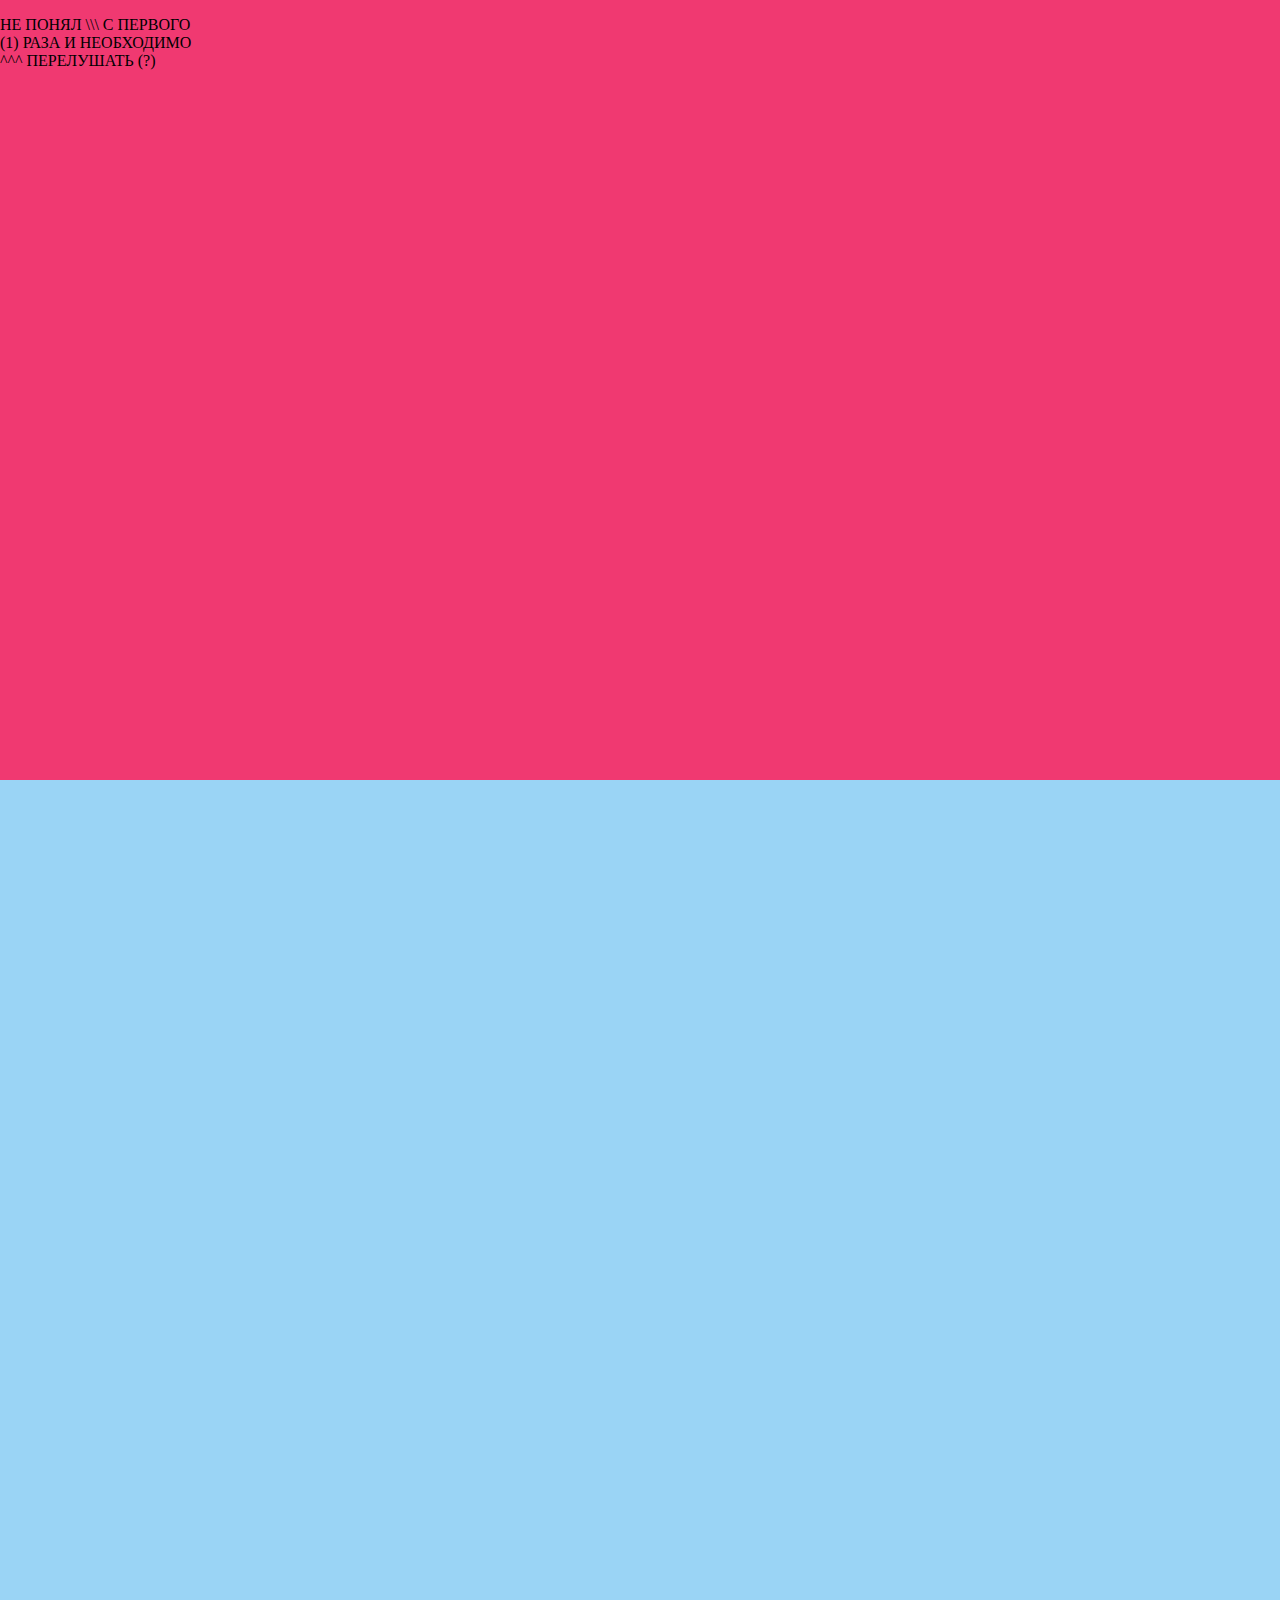
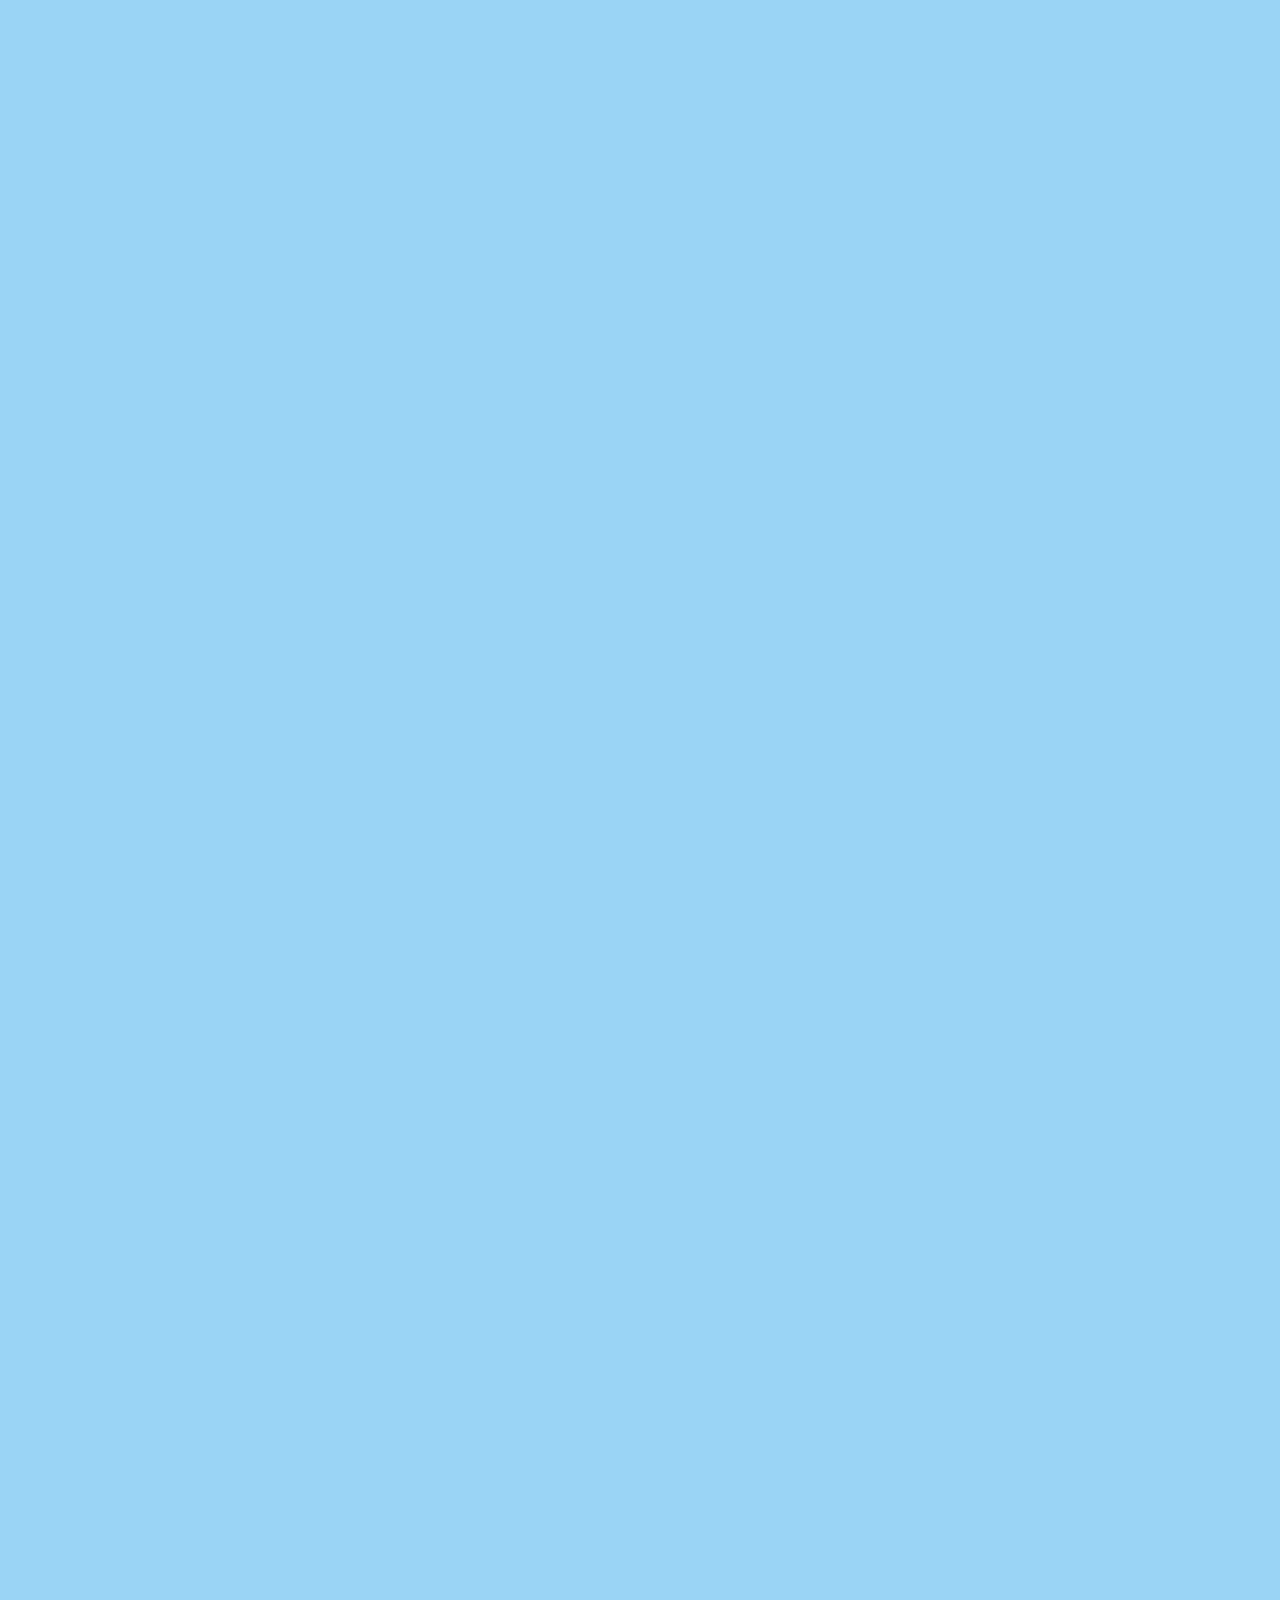
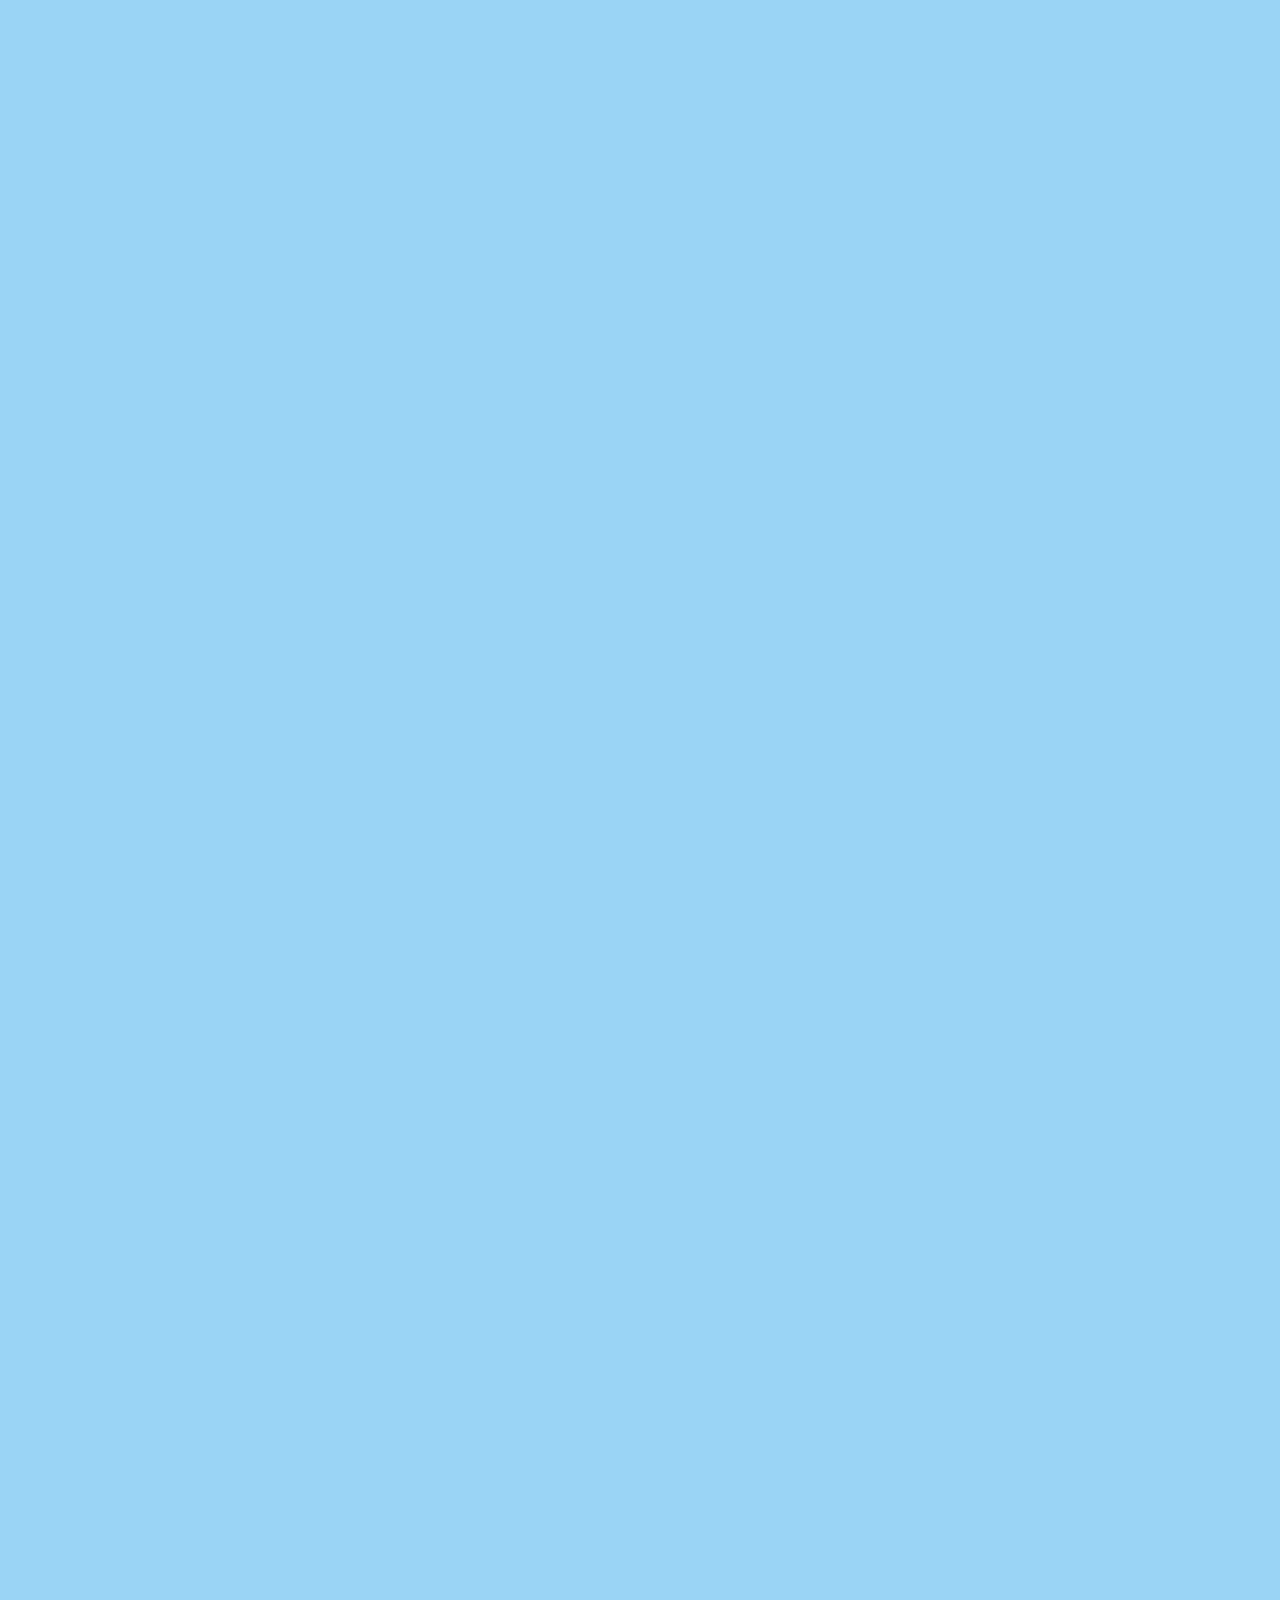
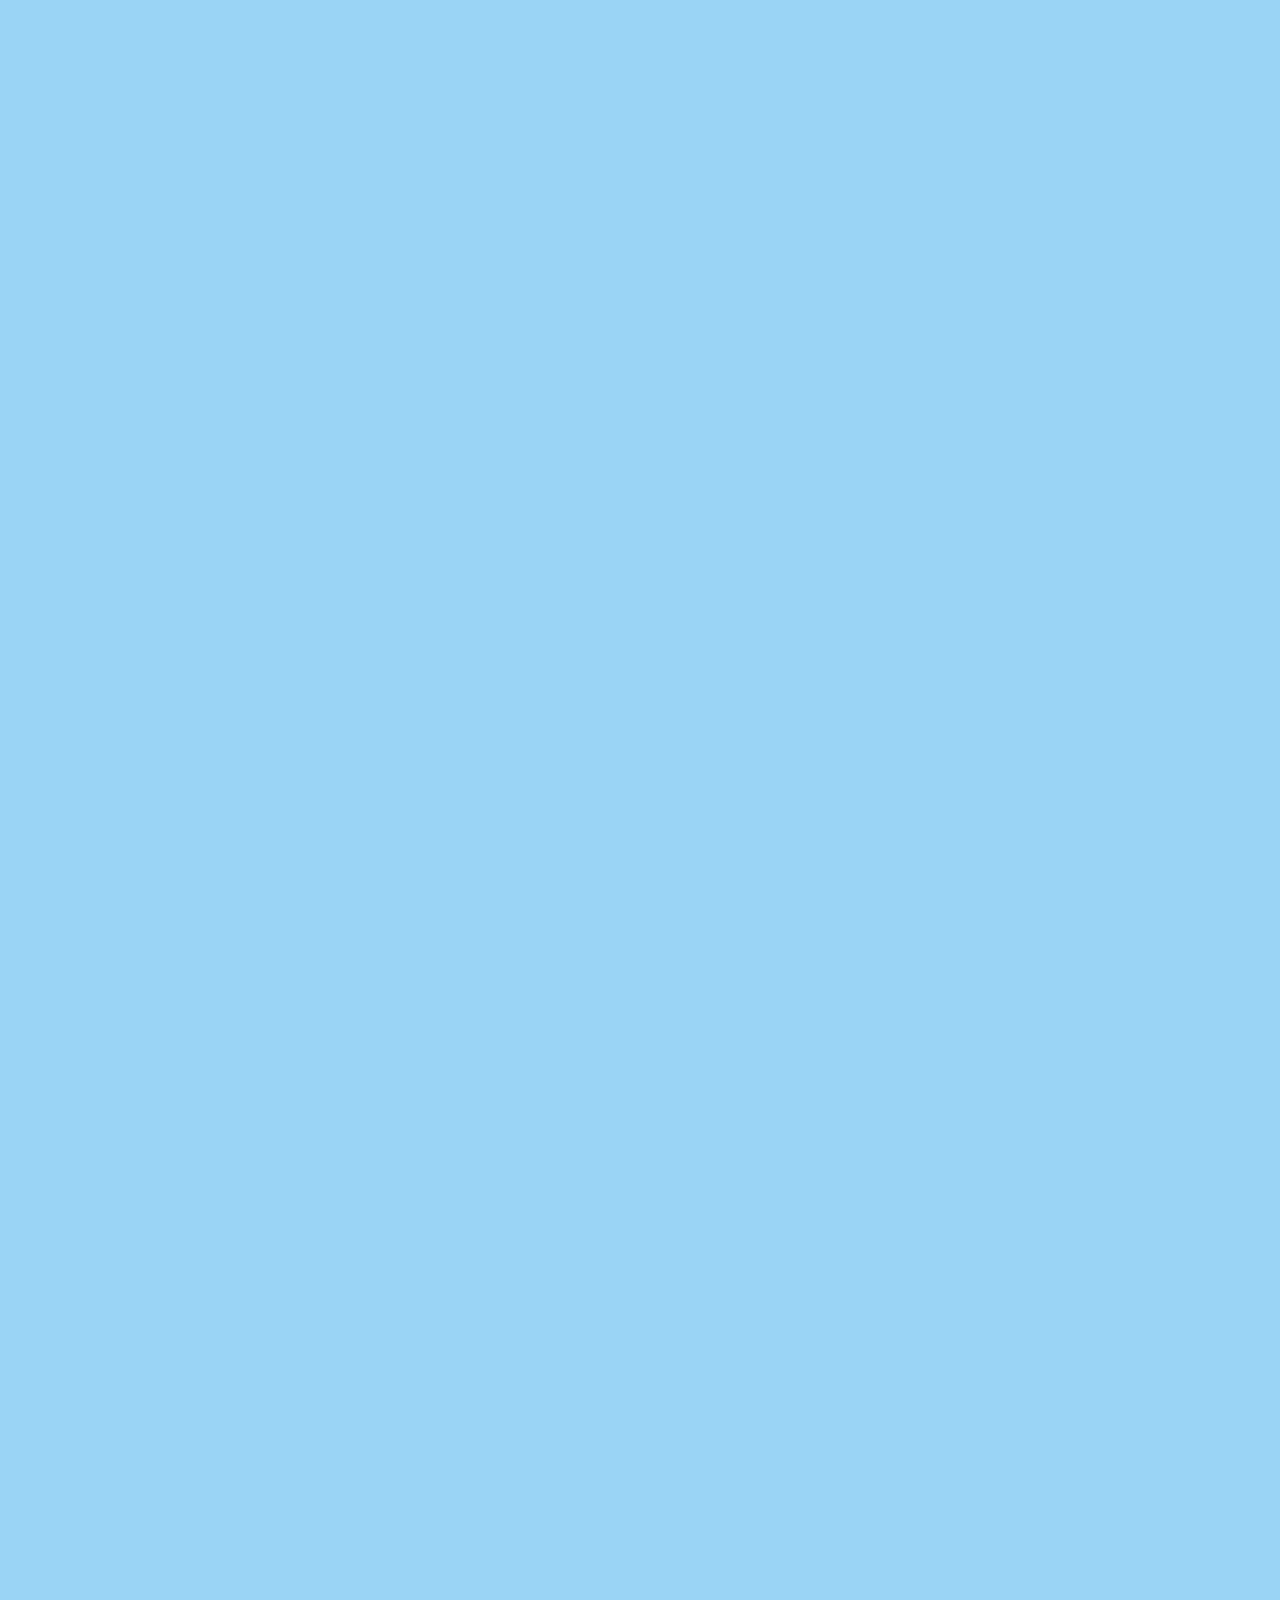
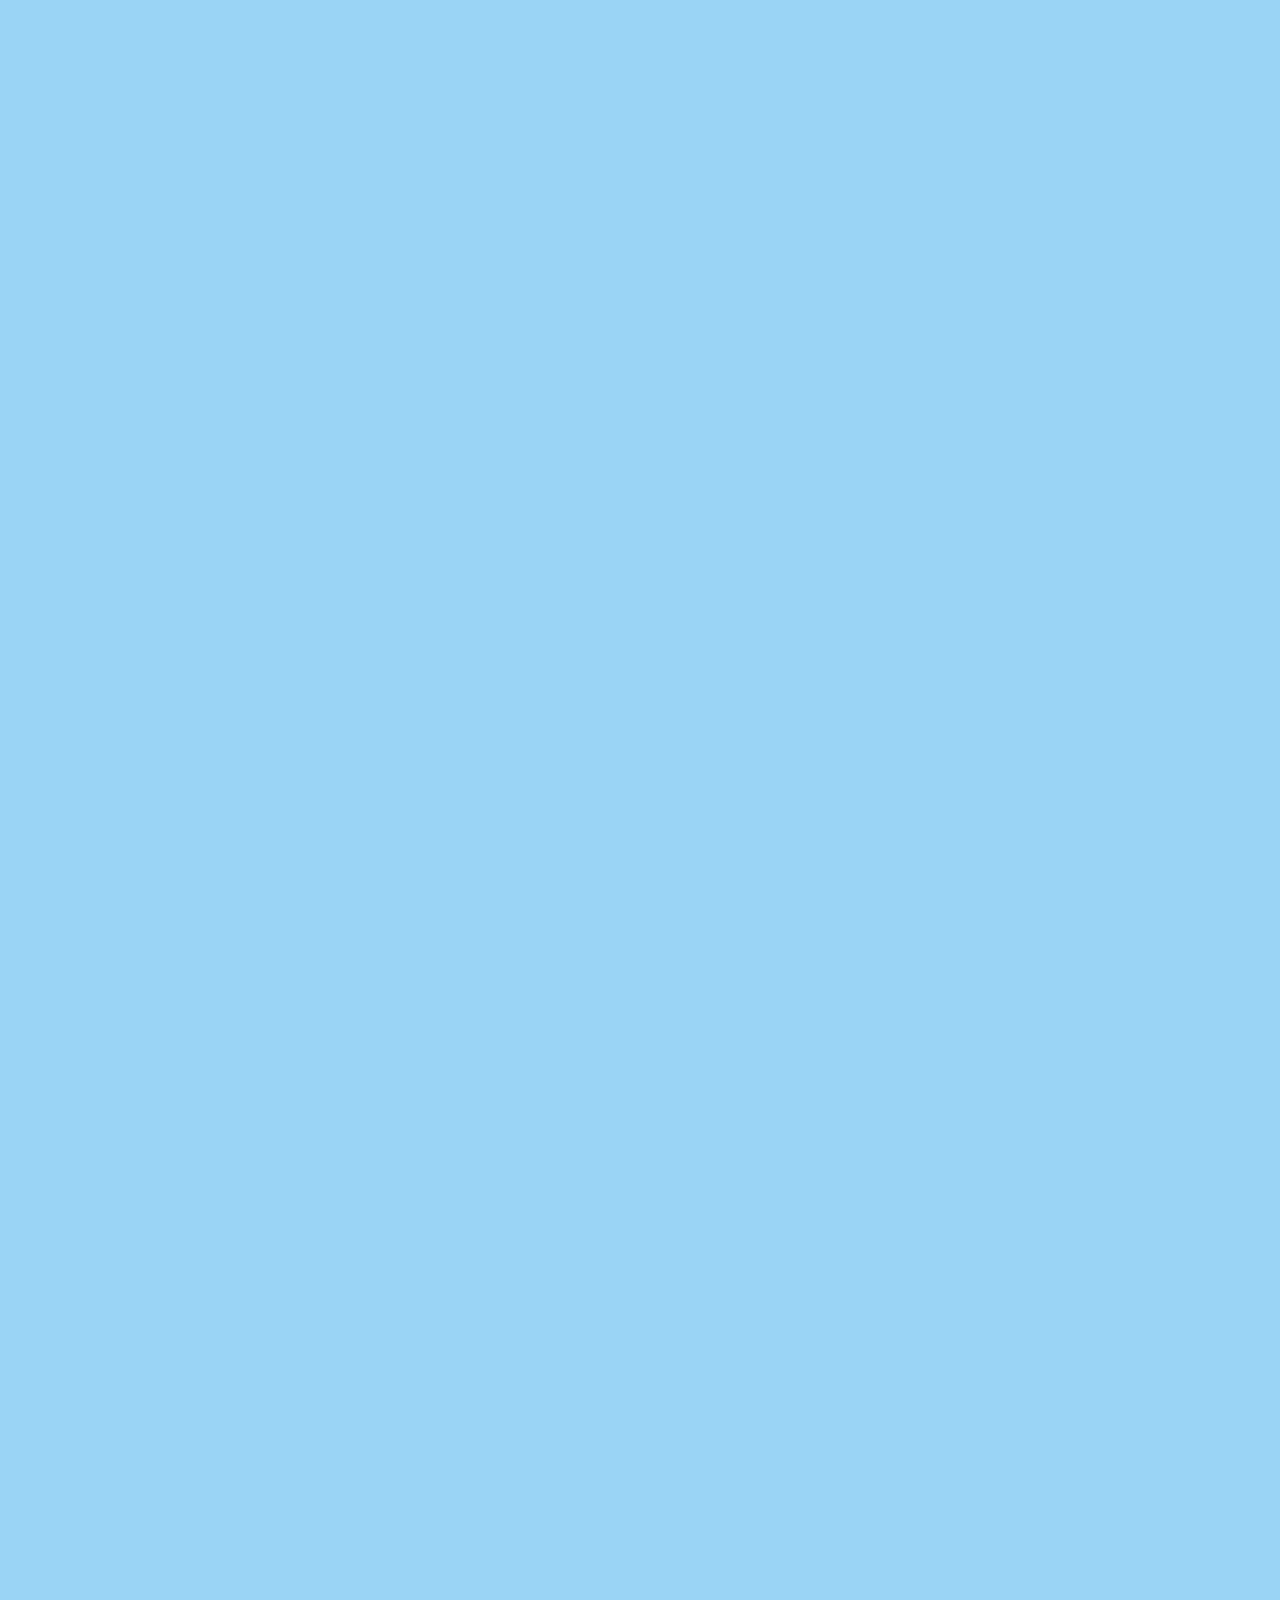
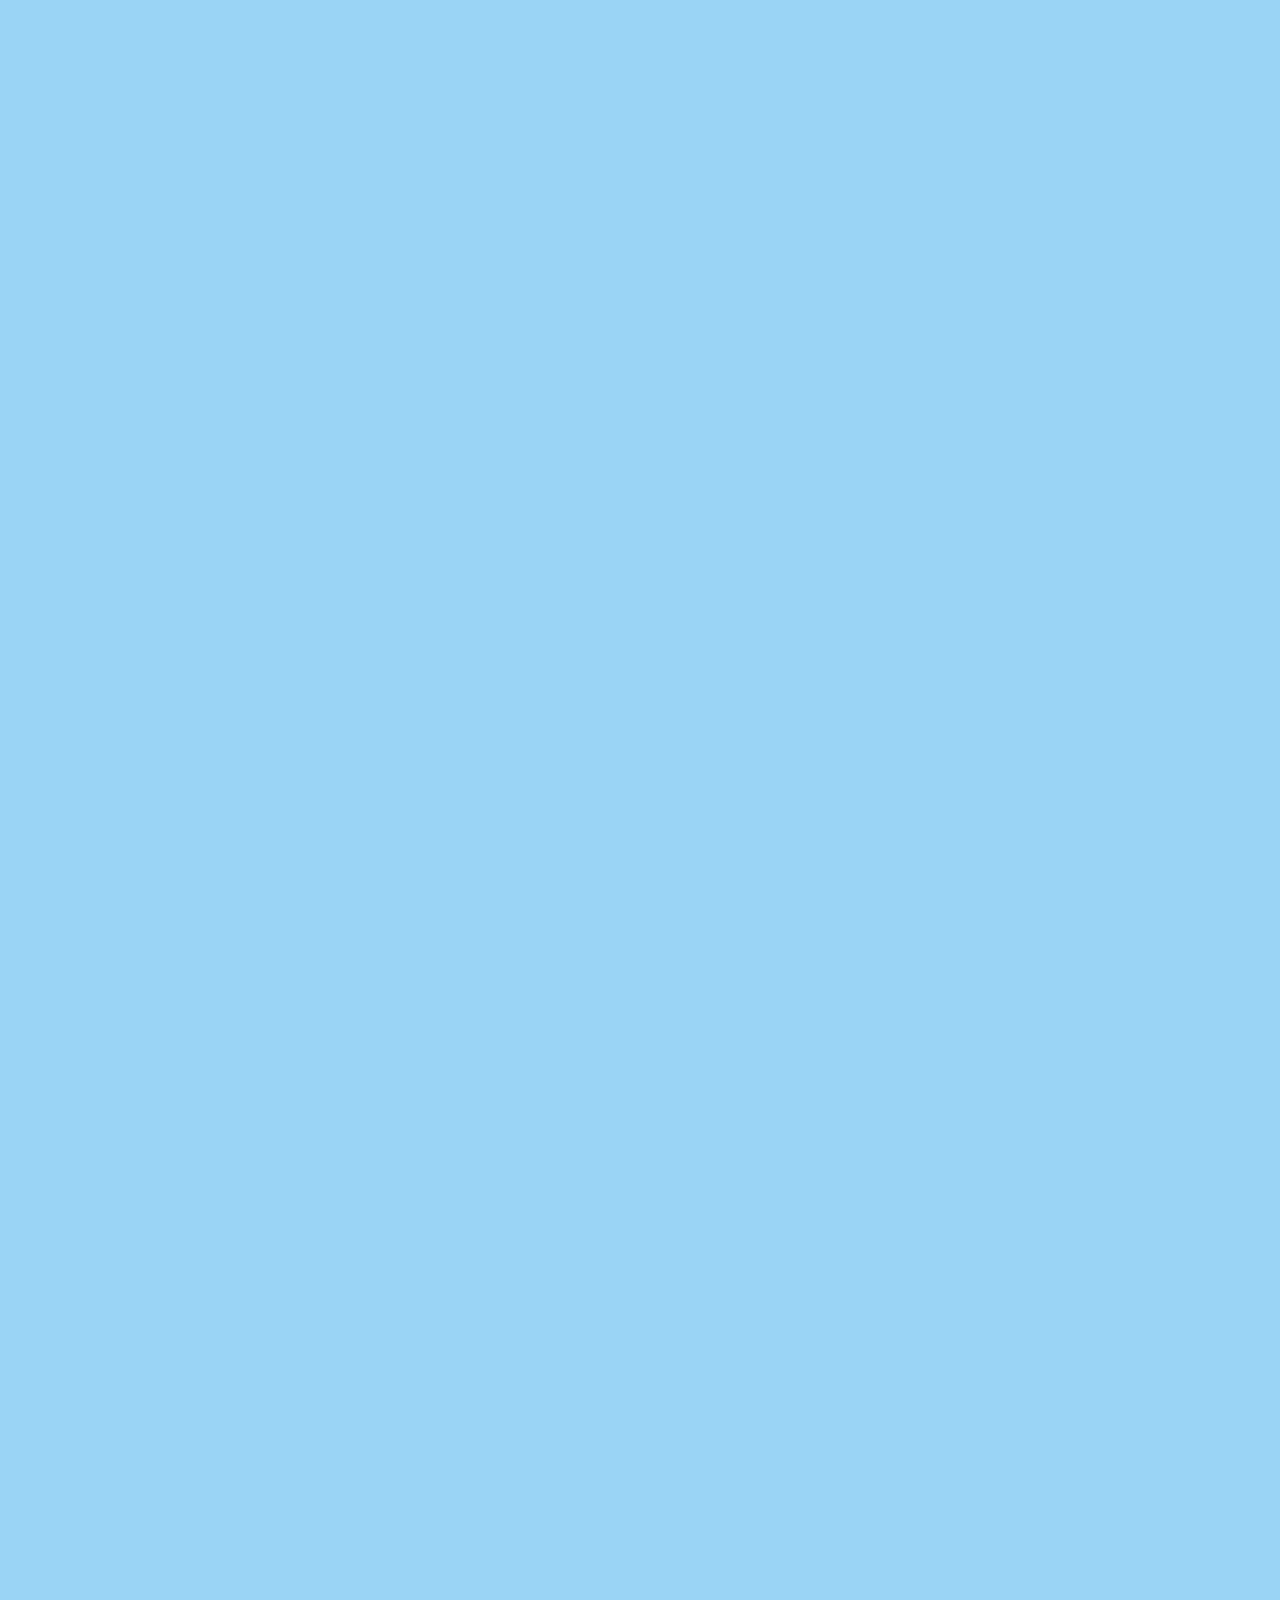
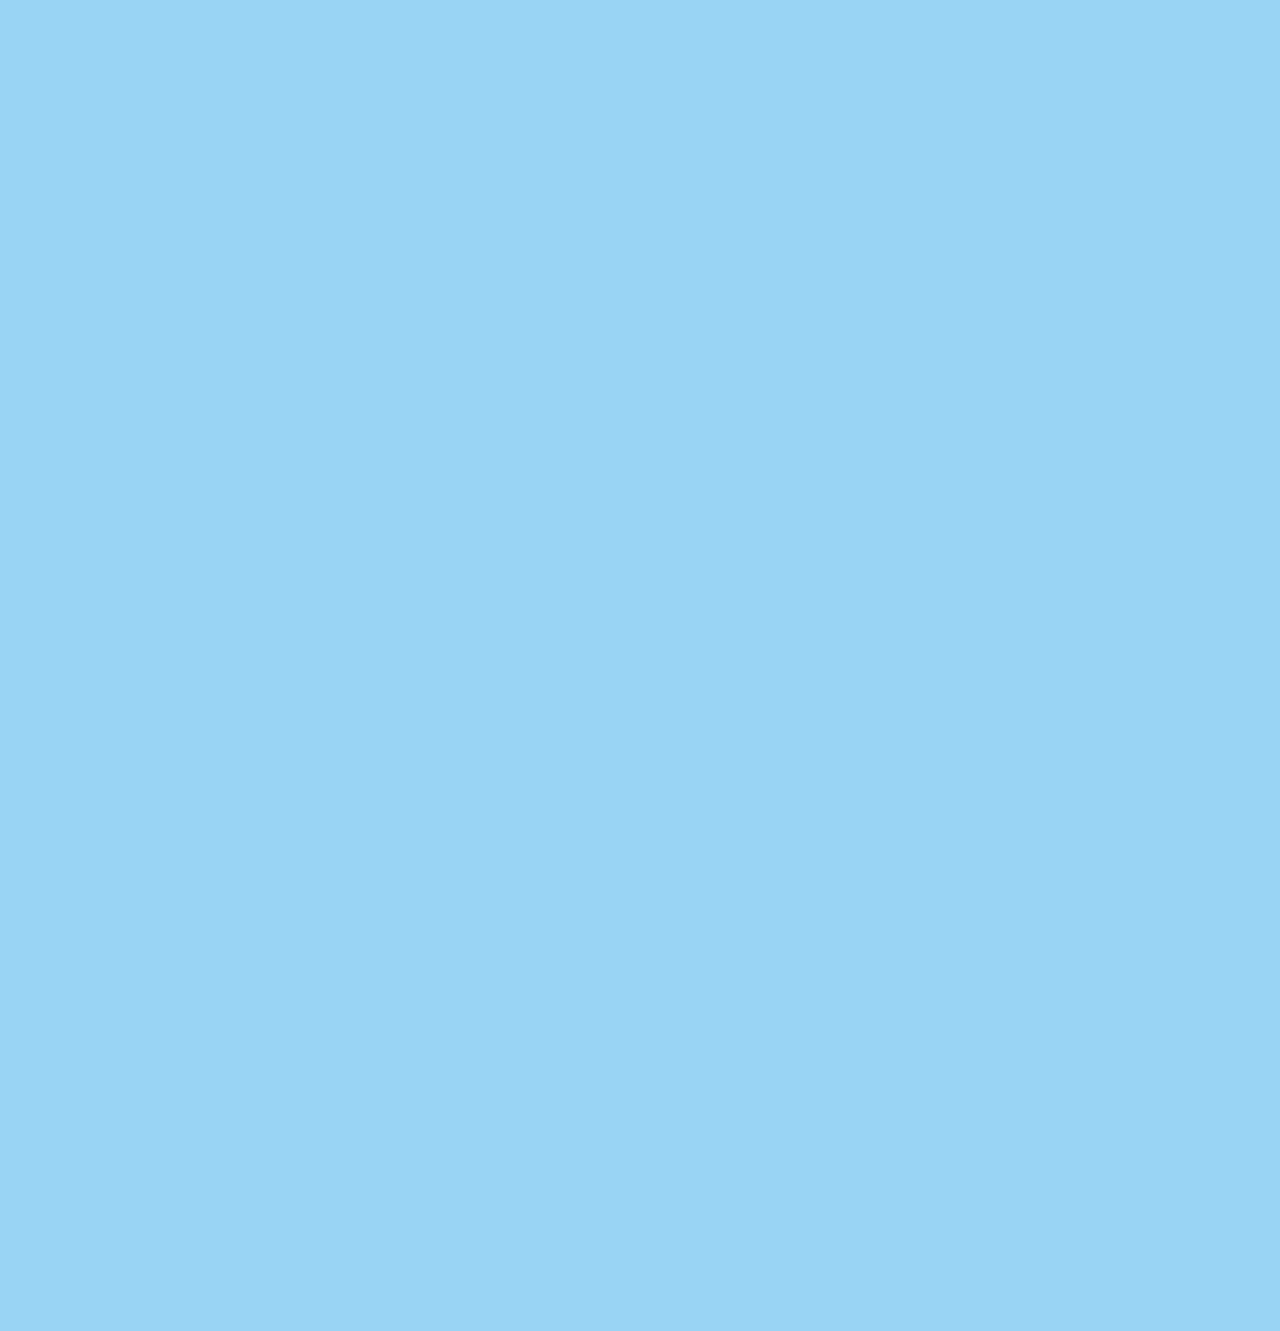
==== index.html @ 489fc485 "Add files via upload" ====
<!DOCTYPE html>
<html lang="ru" dir="ltr">
    <head>
        <meta charset="utf-8">
        <meta name="viewport" content="width=device-width, initial-scale=1.0">
        <title> Poster New Year </title>
        <link rel="icon" href="./index.html">
        <link rel="stylesheet" href="./css/style.css">
    </head>
    <body>

        <div class="block_one">
            <div class="name_one">
                <p class="intro__text_item">НЕ ПОНЯЛ \\\ С ПЕРВОГО <br> (1) РАЗА И НЕОБХОДИМО <br> ^^^ ПЕРЕЛУШАТЬ (?)</p>
            </div>


    </body>
</html>
---- css/style.css ----
@import url(content.css);
@import url(reset.css);
@import url(style.css);
@import url(adaptive.css);
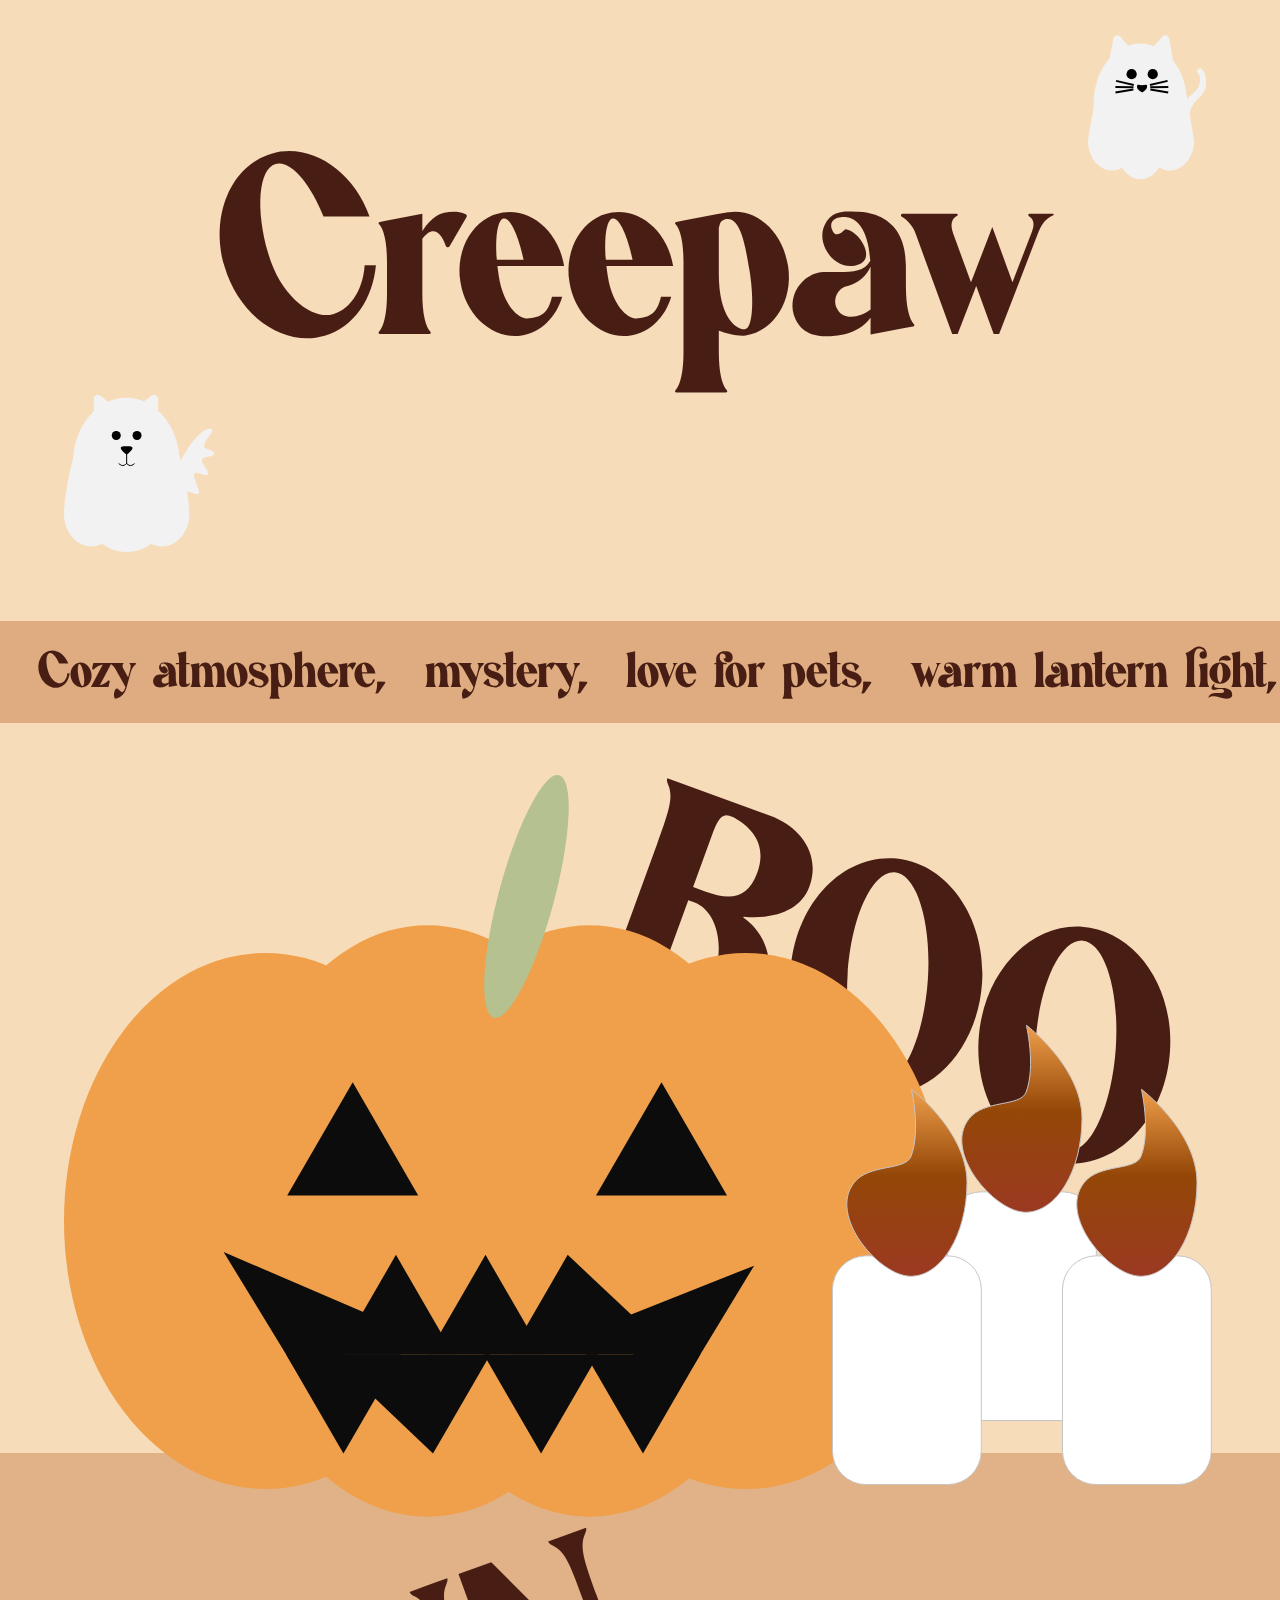
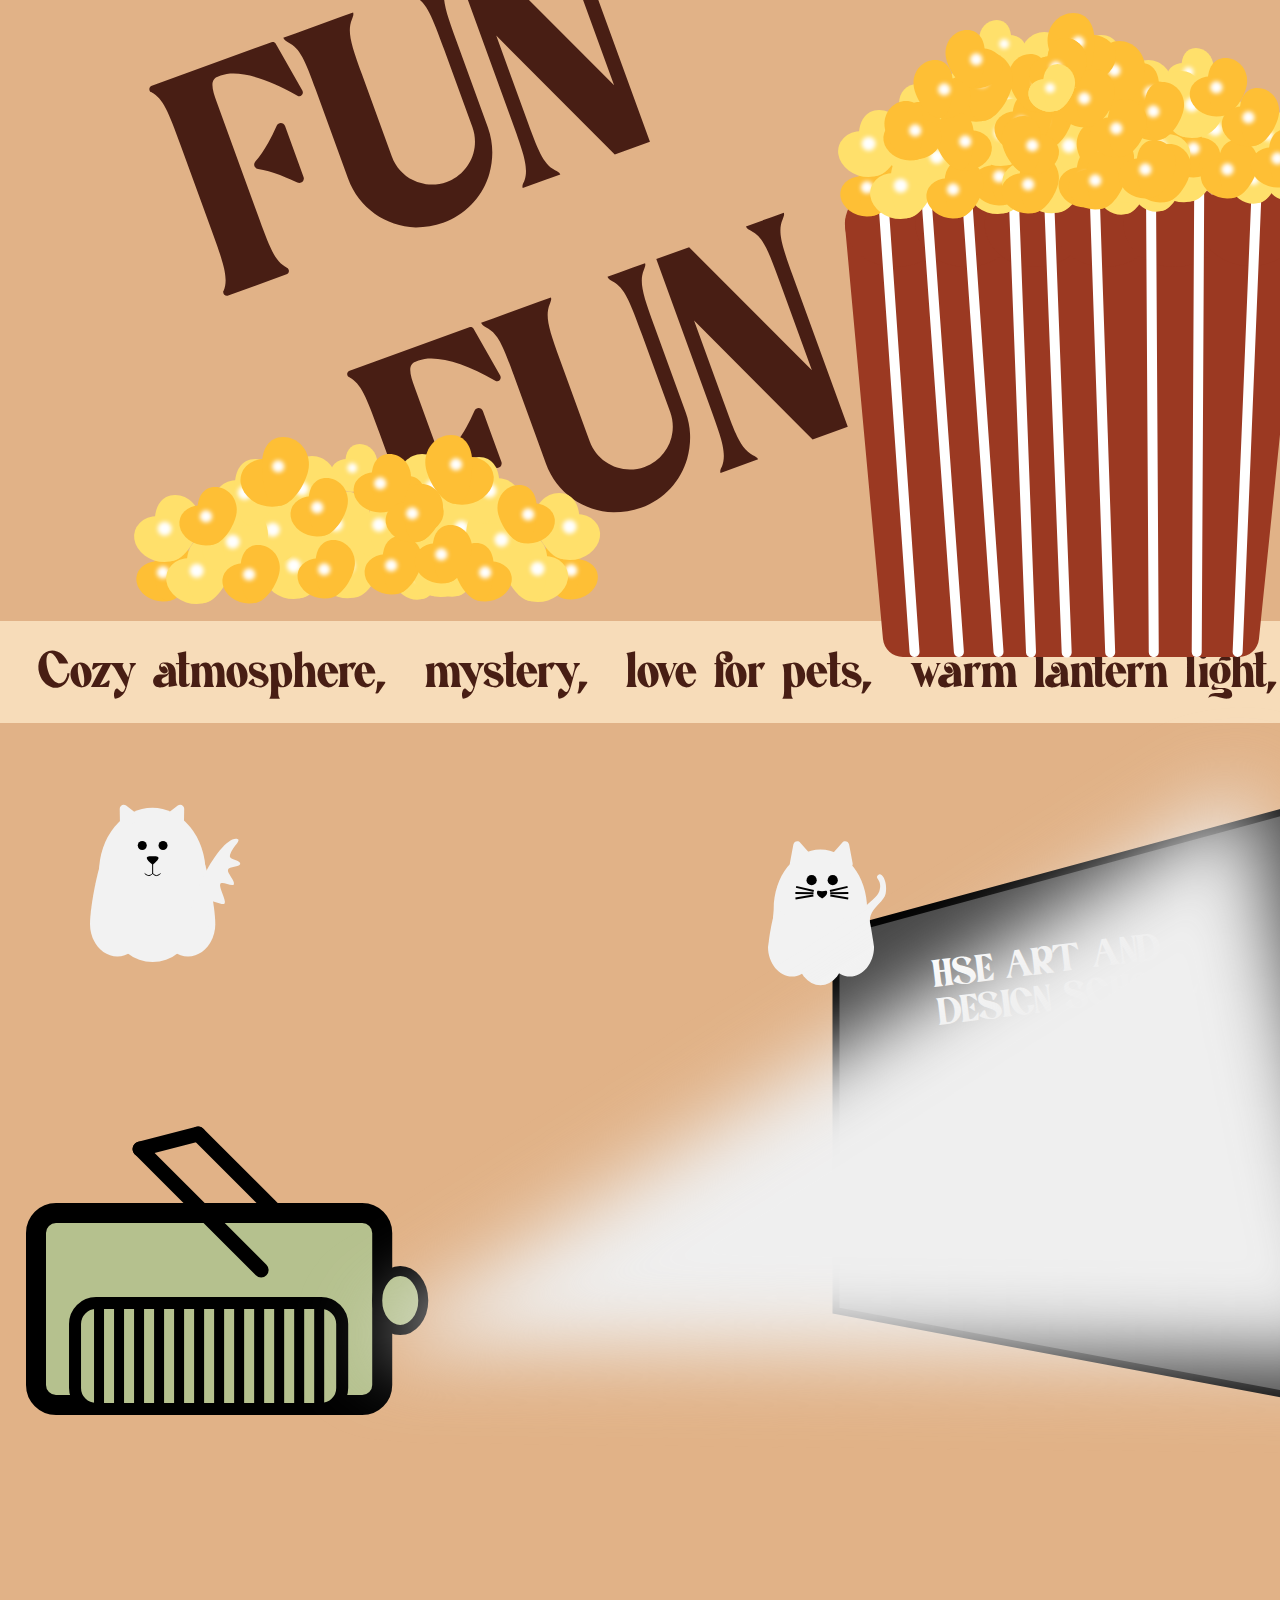
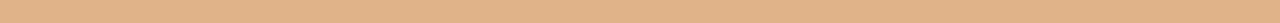
==== commit 60d06933: "Add files via upload" ====
--- a/index.html
+++ b/index.html
@@ -1,19 +1,134 @@
 <!DOCTYPE html>
 <html lang="ru" dir="ltr">
-    <head>
-        <meta charset="utf-8">
-        <meta name="viewport" content="width=device-width, initial-scale=1.0">
-        <title> Poster New Year </title>
-        <link rel="icon" href="./index.html">
-        <link rel="stylesheet" href="./css/style.css">
-    </head>
+  <head>
+    <meta charset="utf-8">
+    <meta name="viewport" content="width=device-width, initial-scale=1.0">
+    <meta property="og:type" content="web-poster">    
+    <meta property="og:title" content="Creepaw"> 
+    <meta property="og:description" content="анимированный веб-плакат">
+    <title>Creepaw</title>
+      <link rel="icon" href="./img/cursor.svg">
+      <link href="./stylesheets/style.css" rel="stylesheet" type="text/css"/>
+  </head>
+
     <body>
+        <main>
+            <section class="block_one">   
+                
+                  <h1>Creepaw</h1>
+          
+                  <div class="dog_ghost">
+                    <img src="./img/block1/dog.svg">
+                  </div>
+                  <div class="cat_ghost">
+                    <img src="./img/block1/cat.svg">
+                  </div>
 
-        <div class="block_one">
-            <div class="name_one">
-                <p class="intro__text_item">НЕ ПОНЯЛ \\\ С ПЕРВОГО <br> (1) РАЗА И НЕОБХОДИМО <br> ^^^ ПЕРЕЛУШАТЬ (?)</p>
-            </div>
+                  <div class="running">
+                    <div class="items">
+                        <span class="item"> Cozy atmosphere,</span>
+                        <span class="item"> mystery,</span>
+                        <span class="item"> love for pets,</span>
+                        <span class="item"> warm lantern light,</span>
+                        <span class="item"> autumn decorations,</span>
+                        <span class="item"> mysterious silhouettes,</span>
+                        
+                        <span class="item"> Cozy atmosphere,</span>
+                        <span class="item"> mystery,</span>
+                        <span class="item"> love for pets,</span>
+                        <span class="item"> warm lantern light,</span>
+                        <span class="item"> autumn decorations,</span>
+                        <span class="item"> mysterious silhouettes</span>
+                    </div>
+                </div>
+                
+            </section>
 
+            <section class="block_two">
 
+                <div class="pumpkin">
+                    <img src="./img/block2/pumpkin.svg">
+                  </div>
+                  <div class="candle1">
+                    <img src="./img/block2/candle.svg">
+                  </div>
+                  <div class="candle2">
+                    <img src="./img/block2/candle.svg">
+                  </div>
+                  <div class="candle3">
+                    <img src="./img/block2/candle.svg">
+                  </div>
+
+                  <h2>BOO</h2>
+
+            </section>    
+
+            <section class="block_three">
+
+                <h3>FUN</h3>
+
+                <h4>FUN</h4>
+
+                <div class="popcorn">
+                    <img src="./img/block3/popcorn.svg">
+                  </div>
+                  <div class="popcorn_heap">
+                    <img src="./img/block3/popcorn_heap.svg">
+                  </div>
+                  <div class="pop1">
+                    <img src="./img/block3/pop1.svg">
+                  </div>
+                  <div class="pop2">
+                    <img src="./img/block3/pop2.svg">
+                  </div>
+                  <div class="pop3">
+                    <img src="./img/block3/pop1.svg">
+                  </div>
+                  <div class="pop4">
+                    <img src="./img/block3/pop2.svg">
+                  </div>
+
+                <div class="running2">
+                    <div class="items">
+                        <span class="item"> Cozy atmosphere,</span>
+                        <span class="item"> mystery,</span>
+                        <span class="item"> love for pets,</span>
+                        <span class="item"> warm lantern light,</span>
+                        <span class="item"> autumn decorations,</span>
+                        <span class="item"> mysterious silhouettes,</span>
+                        
+                        <span class="item"> Cozy atmosphere,</span>
+                        <span class="item"> mystery,</span>
+                        <span class="item"> love for pets,</span>
+                        <span class="item"> warm lantern light,</span>
+                        <span class="item"> autumn decorations,</span>
+                        <span class="item"> mysterious silhouettes</span>
+                    </div>
+                </div>
+            </section>
+
+            <section class="block_four">
+                <h5>HSE ART AND <br> DESIGN SCHOOL</h5>
+                <h6>BP24D309</h6>
+                <h7>LOZKINA POLINA</h7>
+
+                <div class="cat">
+                    <img src="./img/block4/cat.svg">
+                  </div>
+                  <div class="dog">
+                    <img src="./img/block4/dog.svg">
+                  </div>
+                  <div class="tv">
+                    <img src="./img/block4/tv.svg">
+                  </div>
+                  <div class="light">
+                    <img src="./img/block4/light3.png">
+                  </div>
+                  <div class="projector">
+                    <img src="./img/block4/projector.svg">
+                  </div>
+            </section>
+
+        </main>
     </body>
 </html>--- a/stylesheets/style.css
+++ b/stylesheets/style.css
@@ -0,0 +1,5 @@
+@import url(reset.css);
+@import url(fonts.css);
+@import url(layout.css);
+@import url(adaptive.css);
+@import url(animation.css);